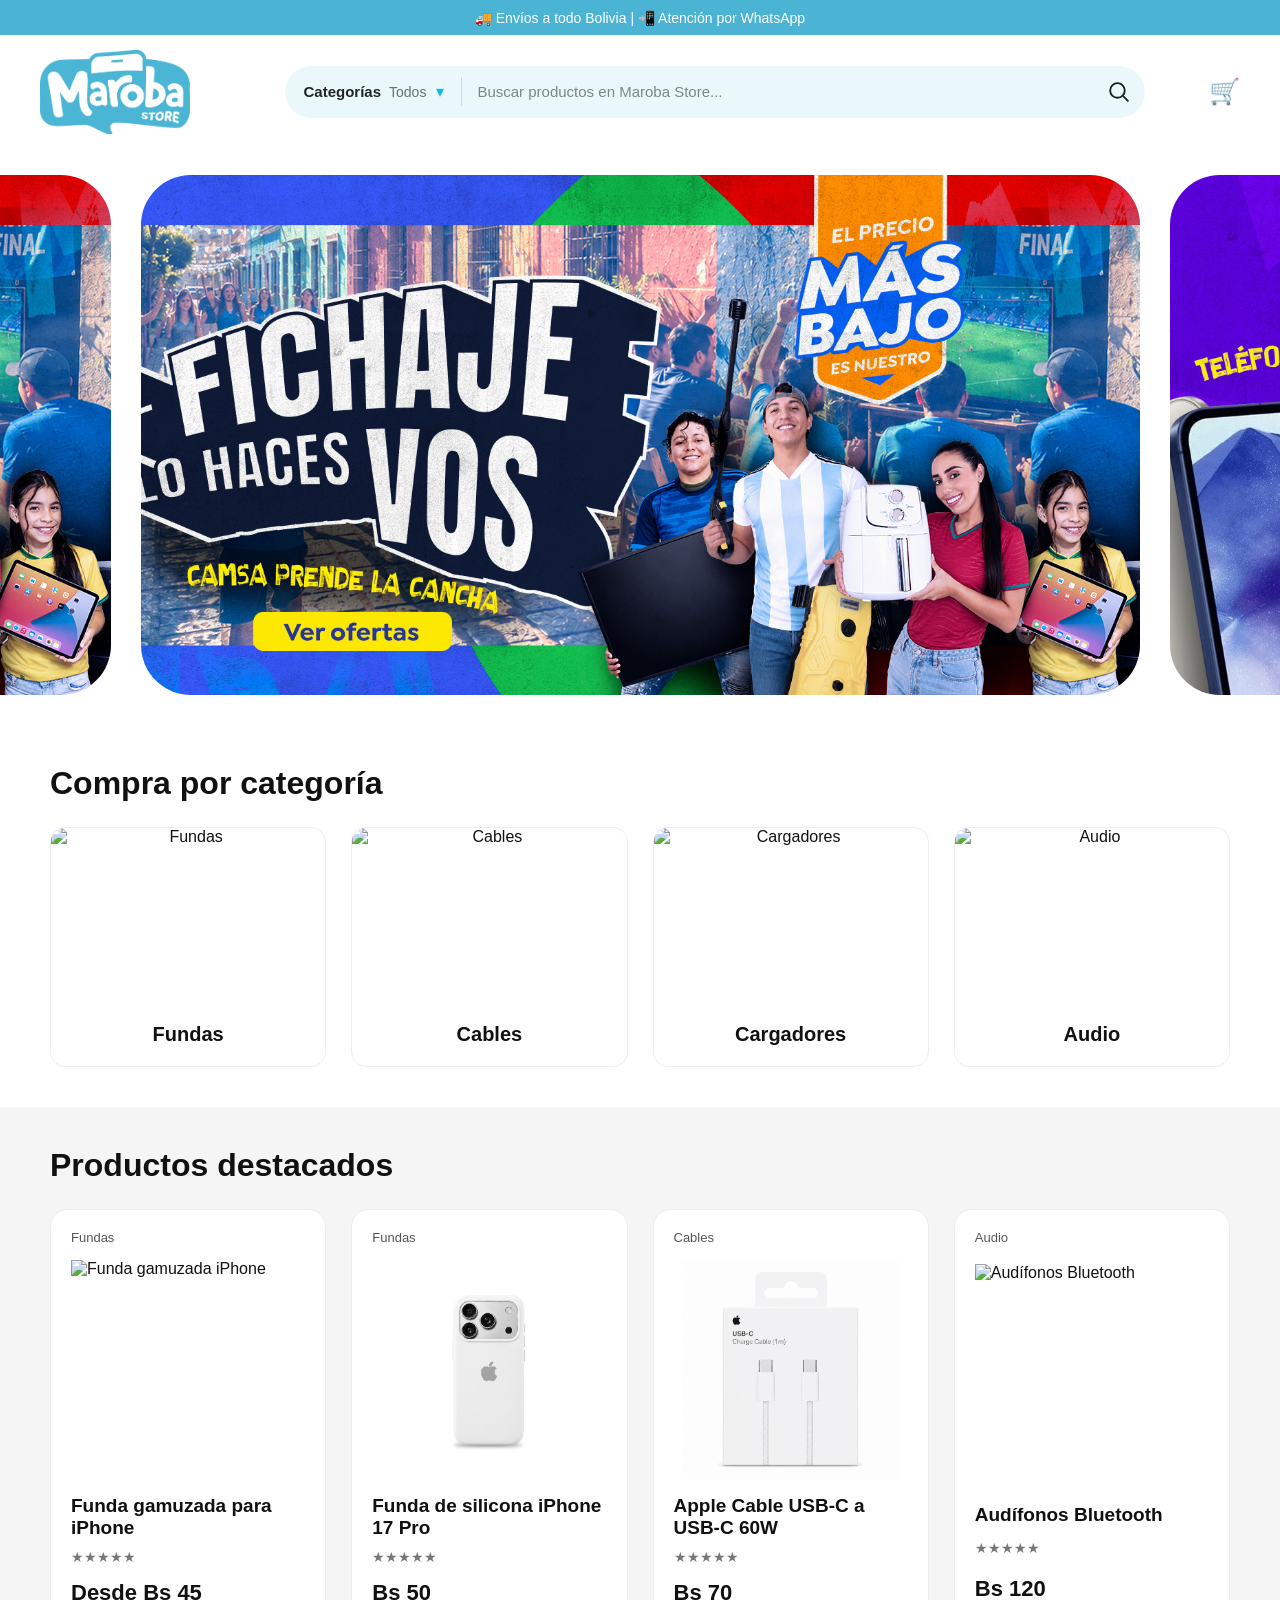
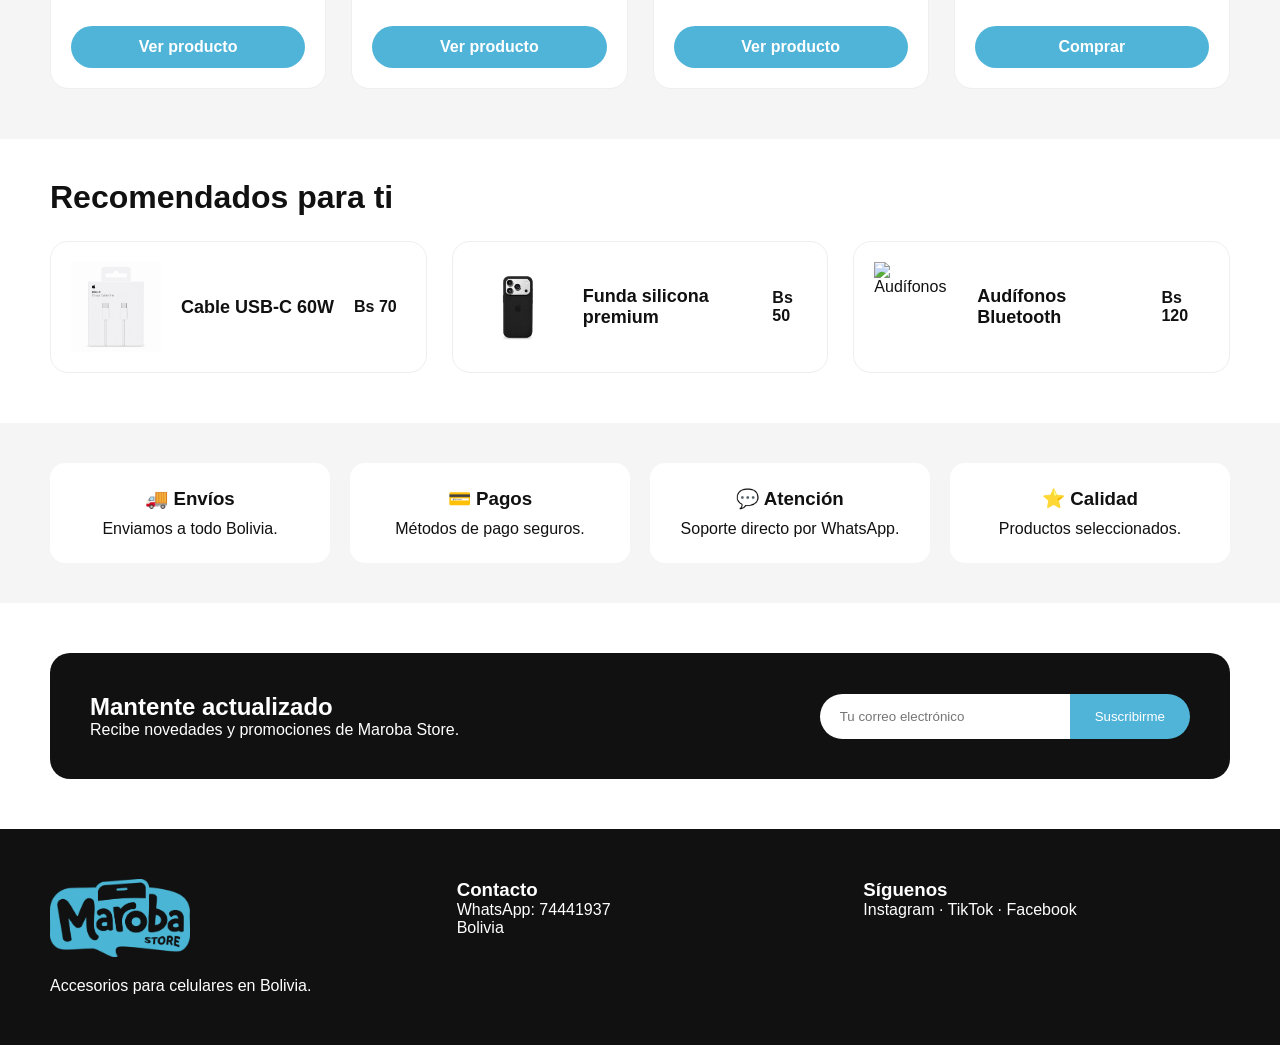
==== index.html @ 92629a40 "Update index.html" ====
<!DOCTYPE html>
<html lang="es">

<head>

<meta charset="UTF-8">
<meta name="viewport" content="width=device-width, initial-scale=1.0">

<title>Maroba Store | Accesorios para celulares</title>

<link rel="icon" type="image/png" href="img/favicon.png">
<link rel="stylesheet" href="style.css?v=5">

</head>


<body>


<!-- BARRA SUPERIOR -->

<div class="top-bar">

<p>
🚚 Envíos a todo Bolivia | 📲 Atención por WhatsApp
</p>

</div>



<!-- HEADER PRINCIPAL -->

<header class="main-header">


<a href="index.html" class="logo">

<img 
src="img/logo-maroba.png"
alt="Maroba Store"
>

</a>



<div class="search-container">

  <!-- SELECTOR PERSONALIZADO DE CATEGORÍAS -->

  <div class="category-dropdown">

    <button
      type="button"
      class="category-dropdown-trigger"
      id="categoryDropdownTrigger"
      aria-expanded="false"
      aria-controls="categoryDropdownMenu"
    >

      <span class="category-title">
        Categorías
      </span>

      <span
        class="category-current"
        id="categoryCurrent"
      >
        Todos
      </span>

      <span
        class="category-dropdown-arrow"
        aria-hidden="true"
      >
        ▾
      </span>

    </button>


    <div
      class="category-dropdown-menu"
      id="categoryDropdownMenu"
      role="listbox"
    >

      <button
        type="button"
        class="category-dropdown-option active"
        data-category="Todos"
        role="option"
        aria-selected="true"
      >
        <span class="category-option-arrow">›</span>
        <span>Todos</span>
      </button>


      <button
        type="button"
        class="category-dropdown-option"
        data-category="Fundas"
        role="option"
        aria-selected="false"
      >
        <span class="category-option-arrow">›</span>
        <span>Fundas</span>
      </button>


      <button
        type="button"
        class="category-dropdown-option"
        data-category="Cables"
        role="option"
        aria-selected="false"
      >
        <span class="category-option-arrow">›</span>
        <span>Cables</span>
      </button>


      <button
        type="button"
        class="category-dropdown-option"
        data-category="Cargadores"
        role="option"
        aria-selected="false"
      >
        <span class="category-option-arrow">›</span>
        <span>Cargadores</span>
      </button>


      <button
        type="button"
        class="category-dropdown-option"
        data-category="Audio"
        role="option"
        aria-selected="false"
      >
        <span class="category-option-arrow">›</span>
        <span>Audio</span>
      </button>

    </div>


    <!-- SELECT INTERNO PARA CONSERVAR EL VALOR ELEGIDO -->

    <select
      id="categoryFilter"
      class="category-native-select"
      tabindex="-1"
      aria-hidden="true"
    >
      <option value="Todos">Todos</option>
      <option value="Fundas">Fundas</option>
      <option value="Cables">Cables</option>
      <option value="Cargadores">Cargadores</option>
      <option value="Audio">Audio</option>
    </select>

  </div>


  <!-- SEPARADOR ENTRE CATEGORÍAS Y BUSCADOR -->

  <span
    class="search-separator"
    aria-hidden="true"
  ></span>


  <!-- CAMPO DE BÚSQUEDA -->

  <div class="search-box">

    <input
      type="search"
      id="searchInput"
      placeholder="Buscar productos en Maroba Store..."
      autocomplete="off"
      aria-label="Buscar productos"
    >


    <button
      type="button"
      class="search-icon"
      id="searchButton"
      onclick="buscarProducto()"
      aria-label="Buscar producto"
    >

      <svg
        viewBox="0 0 24 24"
        aria-hidden="true"
      >
        <circle
          cx="11"
          cy="11"
          r="7"
        ></circle>

        <path
          d="M16.5 16.5L21 21"
        ></path>
      </svg>

    </button>

  </div>

</div>



<div class="header-actions">

<a 
href="carrito.html"
class="cart-icon"
aria-label="Carrito"
>

🛒

</a>

</div>



</header>



<!-- BANNER PRINCIPAL -->

<section class="hero-slider">


<div class="hero-track">


<div class="hero-slide">

<img src="img/banner-3.jpg" alt="Banner 3">

</div>


<div class="hero-slide">

<img src="img/banner-1.jpg" alt="Banner 1">

</div>


<div class="hero-slide">

<img src="img/banner-2.jpg" alt="Banner 2">

</div>


</div>


</section>

<!-- CATEGORÍAS -->

<section class="categories-section" id="categorias">


<div class="section-header">

<h2>
Compra por categoría
</h2>

</div>



<div class="categories-grid">


<div class="category-card">

<img 
src="img/categoria-fundas.jpg"
alt="Fundas"
>

<h3>
Fundas
</h3>

</div>



<div class="category-card">

<img 
src="img/categoria-cables.jpg"
alt="Cables"
>

<h3>
Cables
</h3>

</div>



<div class="category-card">

<img 
src="img/categoria-cargadores.jpg"
alt="Cargadores"
>

<h3>
Cargadores
</h3>

</div>



<div class="category-card">

<img 
src="img/categoria-audio.jpg"
alt="Audio"
>

<h3>
Audio
</h3>

</div>



</div>


</section>





<!-- PRODUCTOS -->

<section class="products-section" id="productos">


<div class="section-header">

<h2>
Productos destacados
</h2>

</div>




<div class="products-grid">



<!-- FUNDA GAMUZADA -->

<article class="product-card">


<span class="product-tag">
Fundas
</span>


<a href="producto-funda.html">


<img
src="img/funda-negra.jpg"
alt="Funda gamuzada iPhone"
>


<h3>
Funda gamuzada para iPhone
</h3>


<p class="rating">
★★★★★
</p>


<strong class="product-price">
Desde Bs 45
</strong>


</a>



<div class="product-buttons">


<a href="producto-funda.html">

Ver producto

</a>


</div>



</article>





<!-- FUNDA SILICONA 17 PRO -->


<article class="product-card">


<span class="product-tag">
Fundas
</span>



<a href="producto-silicona-17pro.html">


<img
src="img/silicona-17pro-blanco.jpg"
alt="Funda silicona iPhone 17 Pro"
>


<h3>
Funda de silicona iPhone 17 Pro
</h3>


<p class="rating">
★★★★★
</p>


<strong class="product-price">
Bs 50
</strong>


</a>



<div class="product-buttons">


<a href="producto-silicona-17pro.html">

Ver producto

</a>


</div>



</article>






<!-- CABLE USB C -->


<article class="product-card">


<span class="product-tag">
Cables
</span>



<a href="producto-cable-cc-trenzado.html">


<img
src="img/cable-cc-trenzado-1m-blanco-01.png"
alt="Cable USB C 60W"
>


<h3>
Apple Cable USB-C a USB-C 60W
</h3>


<p class="rating">
★★★★★
</p>


<strong class="product-price">
Bs 70
</strong>


</a>



<div class="product-buttons">


<a href="producto-cable-cc-trenzado.html">

Ver producto

</a>


</div>



</article>






<!-- AUDIFONOS -->


<article class="product-card">


<span class="product-tag">
Audio
</span>



<img
src="img/audifonos.jpg"
alt="Audífonos Bluetooth"
>


<h3>
Audífonos Bluetooth
</h3>


<p class="rating">
★★★★★
</p>


<strong class="product-price">
Bs 120
</strong>



<div class="product-buttons">


<a href="https://wa.me/59174441937" target="_blank">

Comprar

</a>


</div>



</article>



</div>


</section>
<!-- RECOMENDADOS -->

<section class="recommendations-section" id="recomendados">


<div class="section-header">

<h2>
Recomendados para ti
</h2>

</div>



<div class="recommendations-grid">



<div class="mini-product">


<img
src="img/cable-cc-trenzado-1m-blanco-01.png"
alt="Cable USB-C"
>


<h3>
Cable USB-C 60W
</h3>


<strong>
Bs 70
</strong>


</div>




<div class="mini-product">


<img
src="img/silicona-17pro-negro.jpg"
alt="Funda silicona"
>


<h3>
Funda silicona premium
</h3>


<strong>
Bs 50
</strong>


</div>




<div class="mini-product">


<img
src="img/audifonos.jpg"
alt="Audífonos"
>


<h3>
Audífonos Bluetooth
</h3>


<strong>
Bs 120
</strong>


</div>



</div>


</section>





<!-- BENEFICIOS -->


<section class="benefits-section">


<div class="benefit-card">


<h3>
🚚 Envíos
</h3>


<p>
Enviamos a todo Bolivia.
</p>


</div>



<div class="benefit-card">


<h3>
💳 Pagos
</h3>


<p>
Métodos de pago seguros.
</p>


</div>




<div class="benefit-card">


<h3>
💬 Atención
</h3>


<p>
Soporte directo por WhatsApp.
</p>


</div>




<div class="benefit-card">


<h3>
⭐ Calidad
</h3>


<p>
Productos seleccionados.
</p>


</div>


</section>






<!-- NEWSLETTER -->


<section class="newsletter-section">


<div>


<h2>
Mantente actualizado
</h2>


<p>
Recibe novedades y promociones de Maroba Store.
</p>


</div>



<div class="newsletter-form">


<input
type="email"
placeholder="Tu correo electrónico"
>


<button>

Suscribirme

</button>


</div>



</section>







<!-- FOOTER -->


<footer class="footer" id="contacto">


<div>


<img
src="img/logo-maroba.png"
alt="Maroba Store"
>


<p>
Accesorios para celulares en Bolivia.
</p>


</div>




<div>


<h3>
Contacto
</h3>


<p>
WhatsApp: 74441937
</p>


<p>
Bolivia
</p>


</div>




<div>


<h3>
Síguenos
</h3>


<p>
Instagram · TikTok · Facebook
</p>


</div>



</footer>






<script src="cart.js"></script>

<script src="script.js"></script>


<script>


let currentSlide = 0;


const slides = document.querySelectorAll(".hero-slide");



function changeSlide(){


slides.forEach(slide => {

slide.classList.remove("active");

});


currentSlide++;


if(currentSlide >= slides.length){

currentSlide = 0;

}


slides[currentSlide].classList.add("active");


}



setInterval(changeSlide,4000);



</script>



</body>

</html>
---- style.css ----
/* =========================
   RESET GENERAL
========================= */

*{
    margin:0;
    padding:0;
    box-sizing:border-box;
}


body{

    font-family: Arial, Helvetica, sans-serif;
    background:#ffffff;
    color:#111;

}


a{

    text-decoration:none;
    color:inherit;

}


img{

    max-width:100%;
    display:block;

}



/* =========================
   BARRA SUPERIOR
========================= */


.top-bar{

    height:35px;
    background:#4bb3d3;
    color:white;

    display:flex;
    align-items:center;
    justify-content:center;

    font-size:14px;

}



/* =========================
   HEADER PRINCIPAL
========================= */


.main-header{

    width:100%;

    height:110px;

    display:grid;

    grid-template-columns:180px 1fr auto;

    align-items:center;

    padding:15px 40px;

}


.logo img{

    width:150px;

}

.logo{
    justify-self:start;
}

.search-container{

   justify-self:center;
   
    display:flex;

    width:100%;

    max-width:1000px;

    height:45px;

    align-items:center;

    background:#eaf7fb;

    border-radius:30px;

    overflow:hidden;

    border:2px solid transparent;

    transition:0.3s;

}


.category-select{

    height:100%;

    display:flex;

    align-items:center;

    gap:15px;

    padding:0 18px;

    background:transparent;

    border-right:1px solid #d5d5d5;

    font-size:15px;

    white-space:nowrap;

    transition:0.3s;

}

.category-select:focus-within{

    box-shadow:inset 0 0 0 2px #4bb3d3;

}

.search-box{

    flex:1;

    display:flex;

    align-items:center;

    transition:0.3s;

}


.search-box:focus-within{

    box-shadow:inset 0 0 0 2px #4bb3d3;

}



.search-box input{

    flex:1;

    height:45px;

    border:none;

    outline:none;

    background:transparent;

    padding:0 20px;

    font-size:15px;

}


.search-box input::placeholder{

    color:#8a8a8a;

}



.search-icon{

    width:55px;
    height:100%;

    display:flex;
    align-items:center;
    justify-content:center;

    border:none;

    background:transparent;

    cursor:pointer;

    font-size:20px;

}



.cart-icon{

    font-size:25px;

}


.header-actions{

    display:flex;

    align-items:center;

    justify-self:end;

}



/* =========================
   MENU
========================= */


.main-menu{

    height:55px;

    display:flex;

    justify-content:center;

    align-items:center;

    gap:45px;

    border-bottom:1px solid #eee;

    font-weight:bold;

}



.main-menu a:hover{

    color:#50b4d8;

}
/* =========================
   HERO SLIDER
========================= */


.hero-slider{

    width:100%;

    height:520px;

    margin:30px auto;

    overflow:hidden;

    position:relative;

}

.hero-track {
    display: flex;
    gap: 30px;
    height: 100%;
    transition: transform 0.6s ease;
    will-change: transform;
}

.hero-slide {
    flex: 0 0 78%;
    height: 100%;
    border-radius: 50px;
    overflow: hidden;
}

.hero-slide img {
    width: 100%;
    height: 100%;
    object-fit: cover;
}



.hero-slide::after{

    content:none;

}



.hero-content{

    position:absolute;

    top:50%;

    left:80px;

    transform:translateY(-50%);

    color:white;

    max-width:550px;

    z-index:2;

}



.hero-content h1{

    font-size:48px;

    line-height:1.1;

    margin-bottom:20px;

}



.hero-content p{

    font-size:20px;

    margin-bottom:30px;

}



.hero-content a{

    display:inline-block;

    background:#50b4d8;

    color:white;

    padding:14px 35px;

    border-radius:30px;

    font-weight:bold;

}



/* =========================
   SECCIONES GENERALES
========================= */


.section-header{

    width:100%;

    padding:40px 50px 25px;

}



.section-header h2{

    font-size:32px;

}





/* =========================
   CATEGORIAS
========================= */


.categories-section{

    padding-bottom:40px;

}



.categories-grid{

    display:grid;

    grid-template-columns:repeat(4,1fr);

    gap:25px;

    padding:0 50px;

}



.category-card{

    background:white;

    border-radius:15px;

    overflow:hidden;

    border:1px solid #eee;

    text-align:center;

    padding-bottom:20px;

}



.category-card img{

    width:100%;

    height:180px;

    object-fit:cover;

}



.category-card h3{

    margin-top:15px;

    font-size:20px;

}





/* =========================
   PRODUCTOS
========================= */


.products-section{

    background:#f5f5f5;

    padding-bottom:50px;

}



.products-grid{

    display:grid;

    grid-template-columns:repeat(4,1fr);

    gap:25px;

    padding:0 50px;

}



.product-card{

    background:white;

    border-radius:18px;

    padding:20px;

    min-height:430px;

    display:flex;

    flex-direction:column;

    justify-content:space-between;

    border:1px solid #eee;

}



.product-tag{

    font-size:13px;

    color:#555;

}



.product-card img{

    width:100%;

    height:220px;

    object-fit:contain;

    margin:15px 0;

}



.product-card h3{

    font-size:19px;

    margin-bottom:10px;

}



.rating{

    color:#777;

    font-size:14px;

}



.product-price{

    font-size:22px;

    display:block;

    margin-top:15px;

}



.product-buttons{

    margin-top:20px;

}



.product-buttons a{

    display:block;

    background:#50b4d8;

    color:white;

    padding:12px;

    border-radius:25px;

    text-align:center;

    font-weight:bold;

}
/* =========================
   RECOMENDADOS
========================= */


.recommendations-section{

    padding-bottom:50px;

}



.recommendations-grid{

    display:grid;

    grid-template-columns:repeat(3,1fr);

    gap:25px;

    padding:0 50px;

}



.mini-product{

    background:white;

    border:1px solid #eee;

    border-radius:18px;

    padding:20px;

    display:flex;

    align-items:center;

    gap:20px;

}



.mini-product img{

    width:90px;

    height:90px;

    object-fit:contain;

}



.mini-product h3{

    font-size:18px;

}





/* =========================
   BENEFICIOS
========================= */


.benefits-section{

    background:#f5f5f5;

    padding:40px 50px;

    display:grid;

    grid-template-columns:repeat(4,1fr);

    gap:20px;

}



.benefit-card{

    background:white;

    border-radius:15px;

    padding:25px;

    text-align:center;

}



.benefit-card h3{

    margin-bottom:10px;

}





/* =========================
   NEWSLETTER
========================= */


.newsletter-section{

    margin:50px;

    background:#111;

    color:white;

    border-radius:20px;

    padding:40px;

    display:flex;

    justify-content:space-between;

    align-items:center;

}



.newsletter-form{

    display:flex;

}



.newsletter-form input{

    height:45px;

    width:250px;

    border-radius:25px 0 0 25px;

    border:none;

    padding:0 20px;

}



.newsletter-form button{

    border:none;

    background:#50b4d8;

    color:white;

    padding:0 25px;

    border-radius:0 25px 25px 0;

}





/* =========================
   FOOTER
========================= */


.footer{

    background:#111;

    color:white;

    padding:50px;

    display:grid;

    grid-template-columns:repeat(3,1fr);

    gap:40px;

}



.footer img{

    width:140px;

    margin-bottom:20px;

}




/* =========================
   RESPONSIVE
========================= */


@media(max-width:900px){


.main-header{

    flex-direction:column;

    height:auto;

    padding:20px;

}



.search-container{

    width:100%;

}



.categories-grid,
.products-grid{

    grid-template-columns:repeat(2,1fr);

}



.benefits-section{

    grid-template-columns:repeat(2,1fr);

}



.newsletter-section{

    flex-direction:column;

    gap:20px;

}



.footer{

    grid-template-columns:1fr;

}


}



@media(max-width:600px){


.products-grid,
.categories-grid,
.recommendations-grid{

    grid-template-columns:1fr;

}



.hero-content{

    left:25px;

}



.hero-content h1{

    font-size:32px;

}

/* CIERRA EL @media(max-width:600px) */
}

/* =========================================
   NUEVO BUSCADOR MAROBA
========================================= */


:root {
  --maroba-celeste: #13b8e5;
  --maroba-celeste-claro: #eaf8fc;
  --maroba-texto: #20252a;
  --maroba-gris: #7d858b;
  --maroba-borde: #dce9ee;
}


/* CONTENEDOR GENERAL */

.search-container {
  position: relative;

  display: flex;
  align-items: center;

  flex: 1;
  min-width: 0;
  max-width: 860px;
  height: 52px;

  margin: 0 30px;

  background-color: var(--maroba-celeste-claro);

  border: 2px solid transparent;
  border-radius: 999px;

  overflow: visible;

  box-sizing: border-box;

  transition:
    border-color 0.2s ease,
    background-color 0.2s ease,
    box-shadow 0.2s ease;
}


/*
Cuando se hace clic en el buscador o
en el selector de categorías, se ilumina
todo el contorno.
*/

.search-container:focus-within {
  background-color: #ffffff;

  border-color: var(--maroba-celeste);

  box-shadow:
    0 0 0 3px rgba(19, 184, 229, 0.12);
}


/* =========================================
   SELECTOR DE CATEGORÍAS
========================================= */

.category-dropdown {
  position: relative;
  flex-shrink: 0;
}


.category-dropdown-trigger {
  display: flex;
  align-items: center;
  gap: 8px;

  height: 48px;

  padding: 0 17px;

  font-family: inherit;
  font-size: 15px;
  color: var(--maroba-texto);

  background: transparent;

  border: none;
  outline: none;

  cursor: pointer;
}


.category-title {
  font-weight: 600;
}


.category-current {
  font-size: 14px;
  color: #667078;
}


.category-dropdown-arrow {
  display: inline-block;

  margin-left: 2px;

  font-size: 16px;
  line-height: 1;
  color: var(--maroba-celeste);

  transition: transform 0.2s ease;
}


/* Girar flecha cuando esté abierto */

.category-dropdown.is-open
.category-dropdown-arrow {
  transform: rotate(180deg);
}


/* =========================================
   MENÚ DESPLEGABLE
========================================= */

.category-dropdown-menu {
  position: absolute;
  z-index: 1000;

  top: calc(100% + 10px);
  left: 5px;

  width: 240px;

  background-color: #ffffff;

  border: 1px solid var(--maroba-borde);
  border-radius: 12px;

  box-shadow:
    0 16px 35px rgba(20, 45, 60, 0.16);

  overflow: hidden;

  opacity: 0;
  visibility: hidden;

  transform: translateY(-7px);

  transition:
    opacity 0.18s ease,
    visibility 0.18s ease,
    transform 0.18s ease;
}


/* Mostrar menú */

.category-dropdown.is-open
.category-dropdown-menu {
  opacity: 1;
  visibility: visible;

  transform: translateY(0);
}


/* Opciones */

.category-dropdown-option {
  display: flex;
  align-items: center;
  gap: 12px;

  width: 100%;
  min-height: 49px;

  padding: 0 17px;

  font-family: inherit;
  font-size: 15px;
  text-align: left;
  color: #27313b;

  background-color: #ffffff;

  border: none;
  border-bottom: 1px solid #edf1f3;

  cursor: pointer;

  transition:
    color 0.18s ease,
    background-color 0.18s ease,
    padding-left 0.18s ease;
}


.category-dropdown-option:last-child {
  border-bottom: none;
}


.category-option-arrow {
  color: var(--maroba-celeste);

  font-size: 28px;
  font-weight: 700;
  line-height: 1;
}


.category-dropdown-option:hover,
.category-dropdown-option.active {
  color: var(--maroba-celeste);
  background-color: #f0fbfe;

  padding-left: 21px;
}


/*
El select tradicional sigue guardando
el valor, pero queda oculto.
*/

.category-native-select {
  position: absolute;

  width: 1px;
  height: 1px;

  opacity: 0;
  visibility: hidden;
  pointer-events: none;
}


/* =========================================
   SEPARADOR
========================================= */

.search-separator {
  flex-shrink: 0;

  width: 1px;
  height: 29px;

  background-color: rgba(48, 107, 128, 0.2);

  transition: background-color 0.2s ease;
}


.search-container:focus-within
.search-separator {
  background-color: rgba(19, 184, 229, 0.55);
}


/* =========================================
   CAJA DE BÚSQUEDA
========================================= */

.search-box {
  display: flex;
  align-items: center;

  flex: 1;
  min-width: 0;
  height: 100%;

  background: transparent;
  border: none;
}


/* INPUT */

.search-container .search-box input {
  flex: 1;
  min-width: 0;
  height: 48px;

  padding: 0 15px;

  font-family: inherit;
  font-size: 15px;
  color: var(--maroba-texto);

  background: transparent;

  border: none;
  border-radius: 0;

  outline: none;
  box-shadow: none;

  appearance: none;
  -webkit-appearance: none;
}


.search-container .search-box input::placeholder {
  color: var(--maroba-gris);
  opacity: 1;
}


/* Ocultar la X automática de Chrome */

.search-container
input[type="search"]::-webkit-search-cancel-button {
  display: none;
}


/* =========================================
   BOTÓN DE LA LUPA
========================================= */

.search-icon {
  flex-shrink: 0;

  display: grid;
  place-items: center;

  width: 43px;
  height: 43px;

  margin-right: 3px;
  padding: 0;

  color: #17232b;

  background: transparent;

  border: none;
  border-radius: 50%;

  outline: none;

  cursor: pointer;

  transition:
    color 0.2s ease,
    background-color 0.2s ease,
    transform 0.15s ease;
}


/*
Esto elimina el círculo negro que aparece
actualmente y dibuja correctamente la lupa.
*/

.search-icon svg {
  width: 25px;
  height: 25px;

  fill: none;
  stroke: currentColor;
  stroke-width: 1.8;
  stroke-linecap: round;
  stroke-linejoin: round;
}


.search-icon:hover {
  color: var(--maroba-celeste);

  background-color: rgba(19, 184, 229, 0.1);
}


.search-icon:active {
  transform: scale(0.91);
}


.search-icon:focus-visible {
  box-shadow:
    0 0 0 3px rgba(19, 184, 229, 0.25);
}


/* =========================================
   RESPONSIVE
========================================= */

@media (max-width: 800px) {

  .search-container {
    height: 50px;

    margin: 0 12px;
  }


  .category-dropdown-trigger {
    height: 46px;

    padding: 0 12px;
    gap: 5px;
  }


  .category-title {
    font-size: 13px;
  }


  .category-current {
    display: none;
  }


  .search-separator {
    height: 25px;
  }


  .search-container .search-box input {
    height: 46px;

    padding: 0 10px;

    font-size: 13px;
  }


  .search-icon {
    width: 38px;
    height: 38px;
  }


  .search-icon svg {
    width: 22px;
    height: 22px;
  }


  .category-dropdown-menu {
    left: 0;

    width: 215px;
  }

}
/* =========================================
   UN SOLO BORDE AL ENFOCAR EL BUSCADOR
========================================= */

/* El único contorno permitido es el exterior */

.search-container {
  border: 2px solid transparent;
  border-radius: 999px;
}

.search-container:focus-within {
  border-color: #13b8e5;
  border-radius: 999px;

  box-shadow:
    0 0 0 3px rgba(19, 184, 229, 0.12);
}


/* Elimina cualquier borde del contenedor interior */

.search-container .search-box,
.search-container .search-box:hover,
.search-container .search-box:focus,
.search-container .search-box:focus-visible,
.search-container .search-box:focus-within {
  background: transparent !important;

  border: 0 !important;
  border-color: transparent !important;
  border-radius: 0 !important;

  outline: 0 !important;
  outline-offset: 0 !important;

  box-shadow: none !important;
}


/* Elimina cualquier borde propio del input */

.search-container .search-box input,
.search-container .search-box input:hover,
.search-container .search-box input:active,
.search-container .search-box input:focus,
.search-container .search-box input:focus-visible {
  background: transparent !important;

  border: 0 !important;
  border-color: transparent !important;
  border-radius: 0 !important;

  outline: 0 !important;
  outline-offset: 0 !important;

  box-shadow: none !important;

  appearance: none;
  -webkit-appearance: none;
}


/* Evita un posible contorno interno en Chrome/Safari */

.search-container input[type="search"] {
  -webkit-tap-highlight-color: transparent;
}

.search-container input[type="search"]::-webkit-search-decoration,
.search-container input[type="search"]::-webkit-search-cancel-button,
.search-container input[type="search"]::-webkit-search-results-button,
.search-container input[type="search"]::-webkit-search-results-decoration {
  -webkit-appearance: none;
}
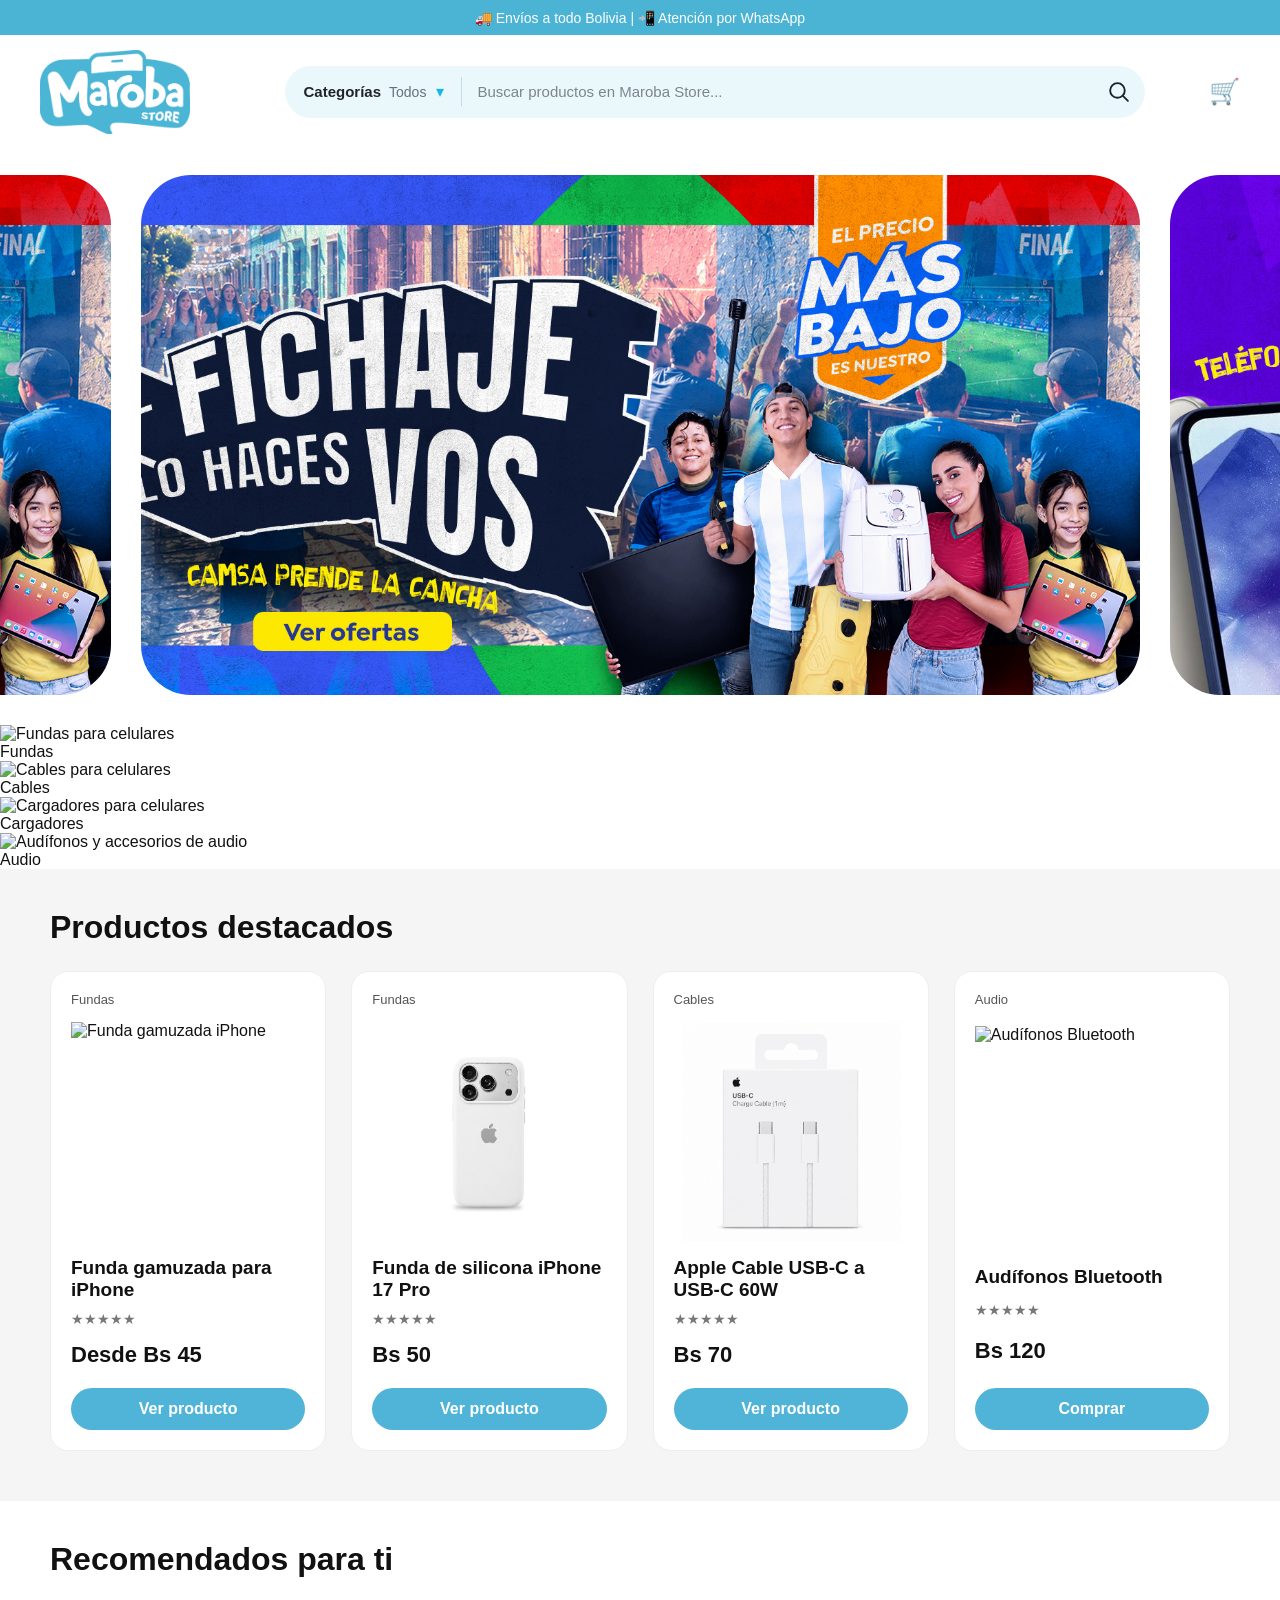
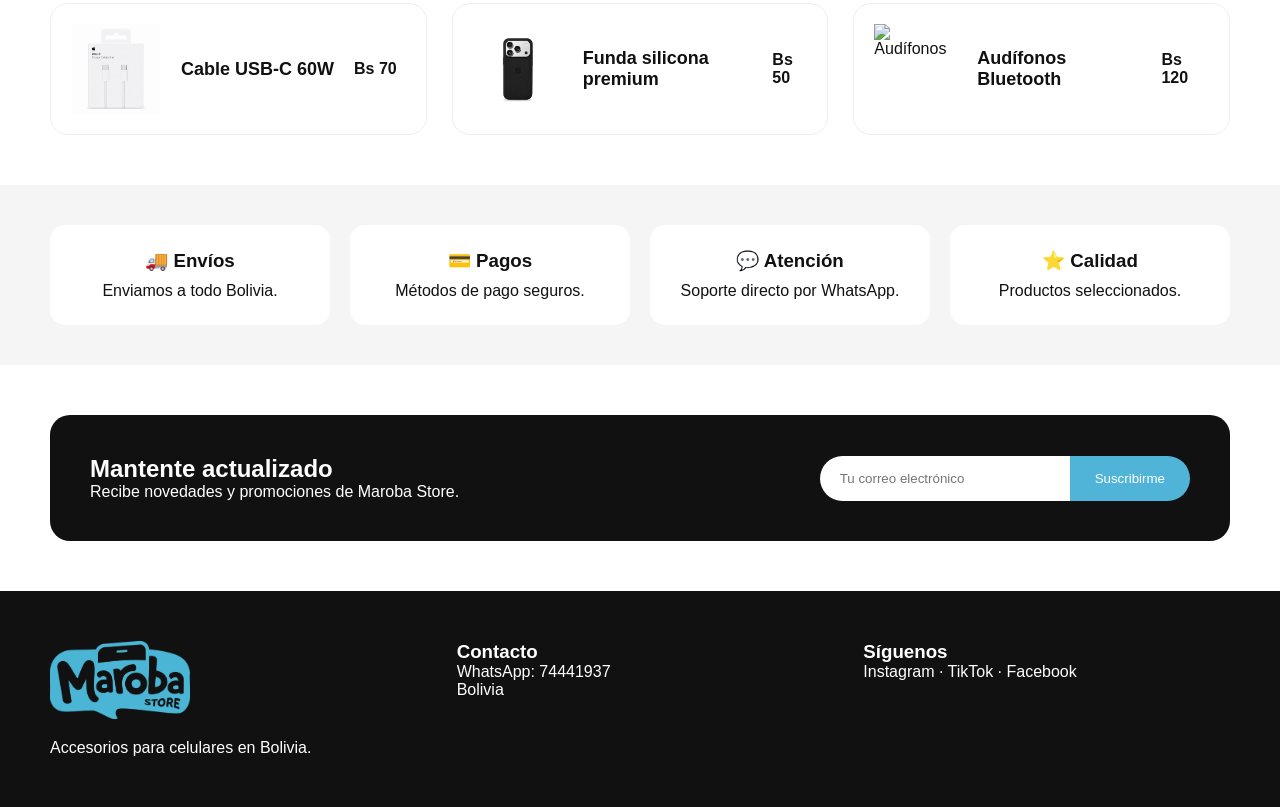
==== commit 2ea7e557: "Update index.html" ====
--- a/index.html
+++ b/index.html
@@ -272,86 +272,84 @@
 
 </section>
 
-<!-- CATEGORÍAS -->
-
-<section class="categories-section" id="categorias">
-
-
-<div class="section-header">
-
-<h2>
-Compra por categoría
-</h2>
-
-</div>
-
-
-
-<div class="categories-grid">
-
-
-<div class="category-card">
-
-<img 
-src="img/categoria-fundas.jpg"
-alt="Fundas"
->
-
-<h3>
-Fundas
-</h3>
-
-</div>
-
-
-
-<div class="category-card">
-
-<img 
-src="img/categoria-cables.jpg"
-alt="Cables"
->
-
-<h3>
-Cables
-</h3>
-
-</div>
-
-
-
-<div class="category-card">
-
-<img 
-src="img/categoria-cargadores.jpg"
-alt="Cargadores"
->
-
-<h3>
-Cargadores
-</h3>
-
-</div>
-
-
-
-<div class="category-card">
-
-<img 
-src="img/categoria-audio.jpg"
-alt="Audio"
->
-
-<h3>
-Audio
-</h3>
-
-</div>
-
-
-
-</div>
-
+<!-- CATEGORÍAS RÁPIDAS -->
+
+<section class="quick-categories" id="categorias">
+
+  <div class="quick-categories-track">
+
+    <a
+      href="#productos"
+      class="quick-category"
+      data-category="Fundas"
+    >
+      <span class="quick-category-image">
+        <img
+          src="img/categoria-fundas.jpg"
+          alt="Fundas para celulares"
+        >
+      </span>
+
+      <span class="quick-category-name">
+        Fundas
+      </span>
+    </a>
+
+
+    <a
+      href="#productos"
+      class="quick-category"
+      data-category="Cables"
+    >
+      <span class="quick-category-image">
+        <img
+          src="img/categoria-cables.jpg"
+          alt="Cables para celulares"
+        >
+      </span>
+
+      <span class="quick-category-name">
+        Cables
+      </span>
+    </a>
+
+
+    <a
+      href="#productos"
+      class="quick-category"
+      data-category="Cargadores"
+    >
+      <span class="quick-category-image">
+        <img
+          src="img/categoria-cargadores.jpg"
+          alt="Cargadores para celulares"
+        >
+      </span>
+
+      <span class="quick-category-name">
+        Cargadores
+      </span>
+    </a>
+
+
+    <a
+      href="#productos"
+      class="quick-category"
+      data-category="Audio"
+    >
+      <span class="quick-category-image">
+        <img
+          src="img/categoria-audio.jpg"
+          alt="Audífonos y accesorios de audio"
+        >
+      </span>
+
+      <span class="quick-category-name">
+        Audio
+      </span>
+    </a>
+
+  </div>
 
 </section>
 
@@ -921,53 +919,7 @@
 
 <script src="cart.js"></script>
 
-<script src="script.js"></script>
-
-
-<script>
-
-
-let currentSlide = 0;
-
-
-const slides = document.querySelectorAll(".hero-slide");
-
-
-
-function changeSlide(){
-
-
-slides.forEach(slide => {
-
-slide.classList.remove("active");
-
-});
-
-
-currentSlide++;
-
-
-if(currentSlide >= slides.length){
-
-currentSlide = 0;
-
-}
-
-
-slides[currentSlide].classList.add("active");
-
-
-}
-
-
-
-setInterval(changeSlide,4000);
-
-
-
-</script>
-
-
+<script src="script.js?v=2"></script>
 
 </body>
 
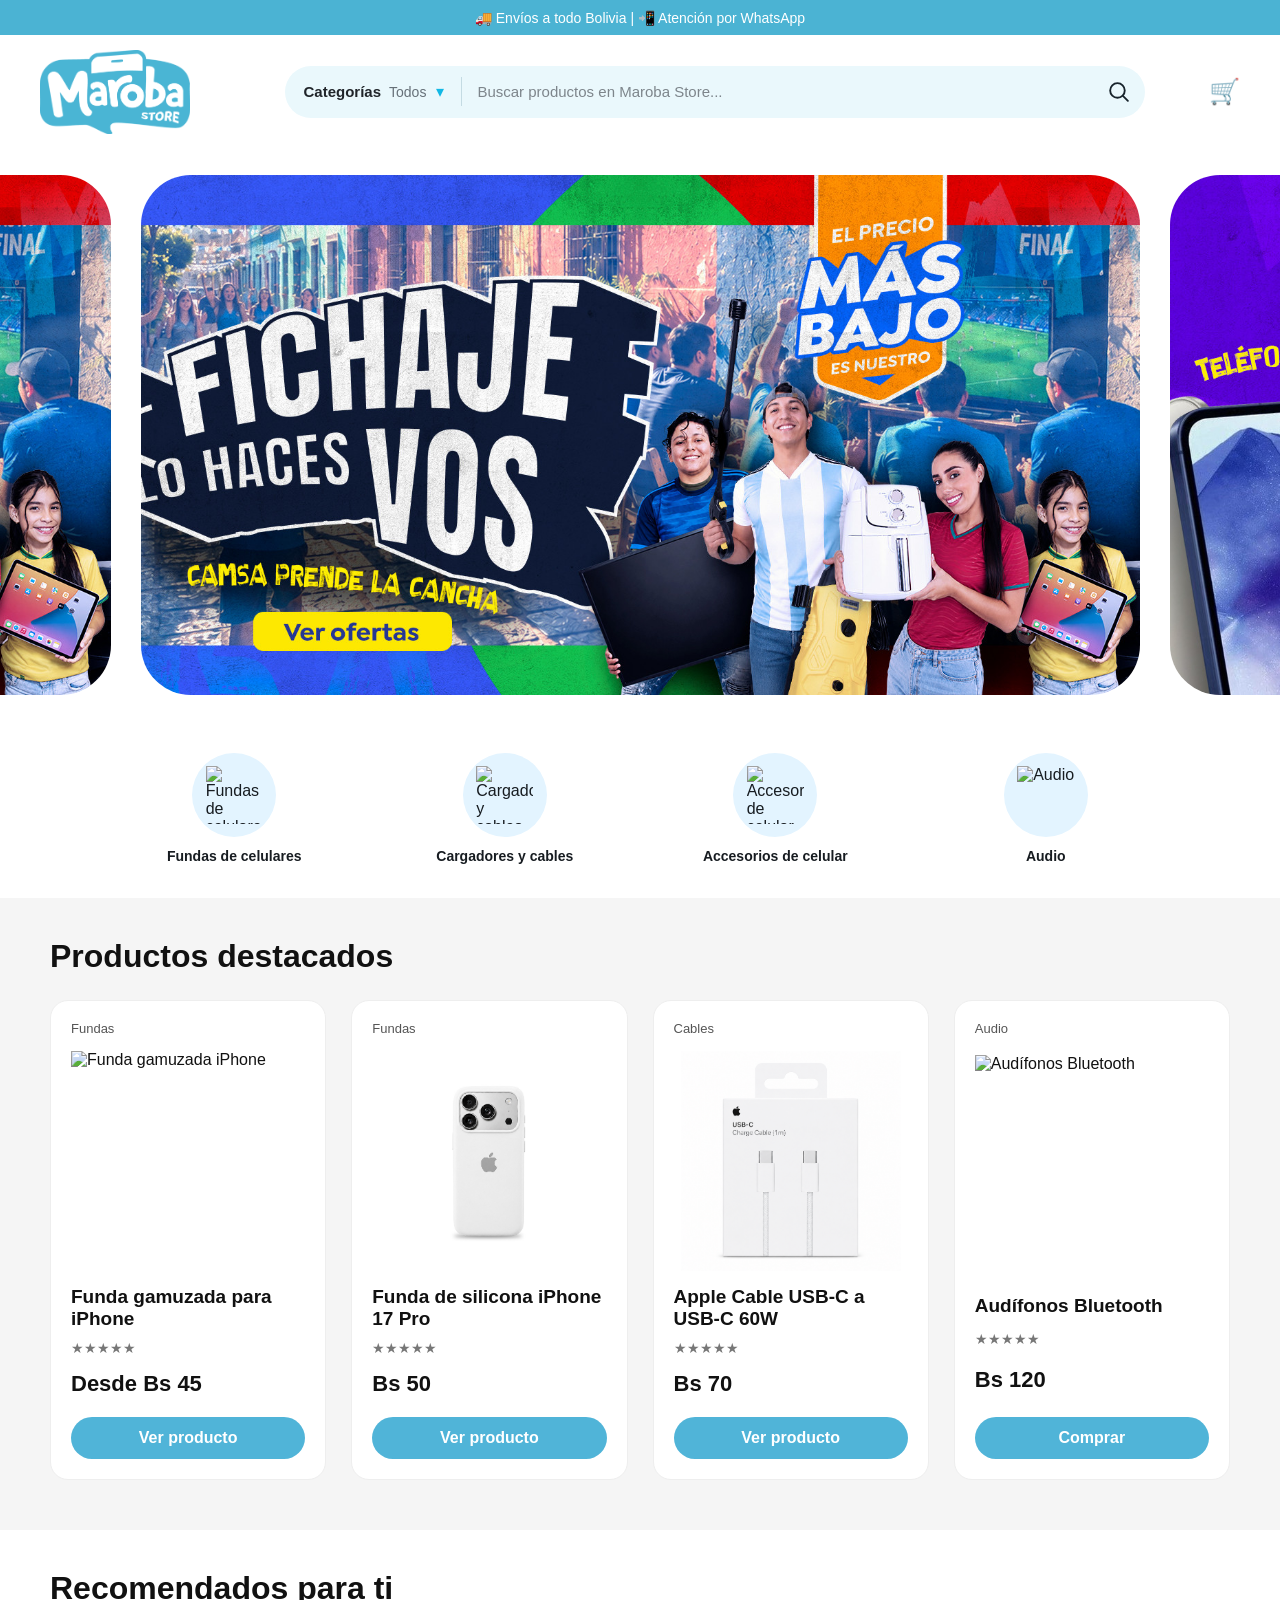
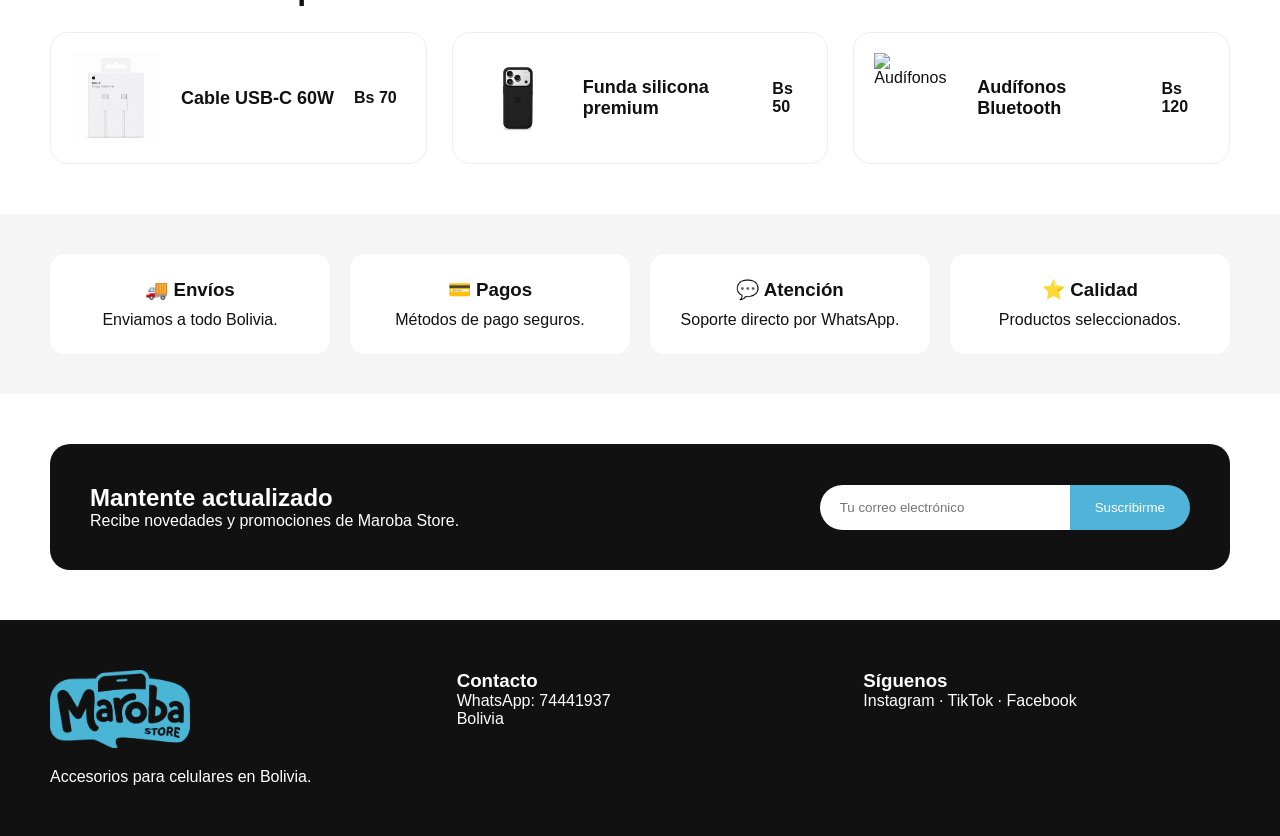
==== commit 5f4d43ba: "Update index.html" ====
--- a/index.html
+++ b/index.html
@@ -157,10 +157,10 @@
       aria-hidden="true"
     >
       <option value="Todos">Todos</option>
-      <option value="Fundas">Fundas</option>
-      <option value="Cables">Cables</option>
-      <option value="Cargadores">Cargadores</option>
-      <option value="Audio">Audio</option>
+<option value="Fundas de celulares">Fundas de celulares</option>
+<option value="Cargadores y cables">Cargadores y cables</option>
+<option value="Accesorios de celular">Accesorios de celular</option>
+<option value="Audio">Audio</option>
     </select>
 
   </div>
@@ -279,75 +279,75 @@
   <div class="quick-categories-track">
 
     <a
-      href="#productos"
-      class="quick-category"
-      data-category="Fundas"
+  href="#productos"
+  class="quick-category"
+  data-category="Fundas de celulares"
+>
+  <span class="quick-category-image">
+    <img
+      src="img/categoria-fundas.jpg"
+      alt="Fundas de celulares"
     >
-      <span class="quick-category-image">
-        <img
-          src="img/categoria-fundas.jpg"
-          alt="Fundas para celulares"
-        >
-      </span>
-
-      <span class="quick-category-name">
-        Fundas
-      </span>
-    </a>
-
-
-    <a
-      href="#productos"
-      class="quick-category"
-      data-category="Cables"
+  </span>
+
+  <span class="quick-category-name">
+    Fundas de celulares
+  </span>
+</a>
+
+
+<a
+  href="#productos"
+  class="quick-category"
+  data-category="Cargadores y cables"
+>
+  <span class="quick-category-image">
+    <img
+      src="img/categoria-cables-cargadores.jpg"
+      alt="Cargadores y cables"
     >
-      <span class="quick-category-image">
-        <img
-          src="img/categoria-cables.jpg"
-          alt="Cables para celulares"
-        >
-      </span>
-
-      <span class="quick-category-name">
-        Cables
-      </span>
-    </a>
-
-
-    <a
-      href="#productos"
-      class="quick-category"
-      data-category="Cargadores"
+  </span>
+
+  <span class="quick-category-name">
+    Cargadores y cables
+  </span>
+</a>
+
+
+<a
+  href="#productos"
+  class="quick-category"
+  data-category="Accesorios de celular"
+>
+  <span class="quick-category-image">
+    <img
+      src="img/categoria-accesorios-celular.jpg"
+      alt="Accesorios de celular"
     >
-      <span class="quick-category-image">
-        <img
-          src="img/categoria-cargadores.jpg"
-          alt="Cargadores para celulares"
-        >
-      </span>
-
-      <span class="quick-category-name">
-        Cargadores
-      </span>
-    </a>
-
-
-    <a
-      href="#productos"
-      class="quick-category"
-      data-category="Audio"
+  </span>
+
+  <span class="quick-category-name">
+    Accesorios de celular
+  </span>
+</a>
+
+
+<a
+  href="#productos"
+  class="quick-category"
+  data-category="Audio"
+>
+  <span class="quick-category-image">
+    <img
+      src="img/categoria-audio.jpg"
+      alt="Audio"
     >
-      <span class="quick-category-image">
-        <img
-          src="img/categoria-audio.jpg"
-          alt="Audífonos y accesorios de audio"
-        >
-      </span>
-
-      <span class="quick-category-name">
-        Audio
-      </span>
-    </a>
+  </span>
+
+  <span class="quick-category-name">
+    Audio
+  </span>
+</a>
 
   </div>
 
--- a/style.css
+++ b/style.css
@@ -1441,3 +1441,192 @@
 .search-container input[type="search"]::-webkit-search-results-decoration {
   -webkit-appearance: none;
 }
+/* =========================================
+   CATEGORÍAS RÁPIDAS DEBAJO DEL BANNER
+========================================= */
+
+.quick-categories {
+  width: 100%;
+
+  padding: 28px 38px 34px;
+
+  background: #ffffff;
+
+  box-sizing: border-box;
+}
+
+
+.quick-categories-track {
+  display: grid;
+
+  grid-template-columns:
+    repeat(4, minmax(120px, 1fr));
+
+  align-items: start;
+
+  gap: 32px;
+
+  width: 100%;
+  max-width: 1050px;
+
+  margin: 0 auto;
+}
+
+
+/* Cada categoría */
+
+.quick-category {
+  display: flex;
+  flex-direction: column;
+  align-items: center;
+
+  gap: 11px;
+
+  color: #171c21;
+  text-decoration: none;
+
+  cursor: pointer;
+}
+
+
+/* Círculo celeste */
+
+.quick-category-image {
+  display: grid;
+  place-items: center;
+
+  width: 84px;
+  height: 84px;
+
+  background: #e3f4ff;
+
+  border-radius: 50%;
+
+  overflow: hidden;
+
+  transition:
+    transform 0.2s ease,
+    box-shadow 0.2s ease,
+    background-color 0.2s ease;
+}
+
+
+/* Imagen dentro del círculo */
+
+.quick-category-image img {
+  display: block;
+
+  width: 68%;
+  height: 68%;
+
+  object-fit: contain;
+}
+
+
+/* Nombre */
+
+.quick-category-name {
+  font-size: 14px;
+  font-weight: 600;
+
+  text-align: center;
+  white-space: nowrap;
+}
+
+
+/* Efecto al pasar el mouse */
+
+.quick-category:hover .quick-category-image {
+  background: #d1effc;
+
+  transform: translateY(-4px) scale(1.04);
+
+  box-shadow:
+    0 9px 20px rgba(22, 173, 221, 0.18);
+}
+
+
+.quick-category:hover .quick-category-name {
+  color: #13aeda;
+}
+
+
+/* =========================================
+   TABLET
+========================================= */
+
+@media (max-width: 850px) {
+
+  .quick-categories {
+    padding-left: 22px;
+    padding-right: 22px;
+  }
+
+
+  .quick-categories-track {
+    gap: 20px;
+  }
+
+
+  .quick-category-image {
+    width: 76px;
+    height: 76px;
+  }
+
+}
+
+
+/* =========================================
+   CELULAR: FILA DESLIZABLE
+========================================= */
+
+@media (max-width: 600px) {
+
+  .quick-categories {
+    padding: 22px 0 26px;
+  }
+
+
+  .quick-categories-track {
+    display: flex;
+
+    width: 100%;
+    max-width: none;
+
+    gap: 18px;
+
+    padding: 0 18px;
+
+    overflow-x: auto;
+    overflow-y: hidden;
+
+    box-sizing: border-box;
+
+    scroll-snap-type: x proximity;
+    scrollbar-width: none;
+  }
+
+
+  .quick-categories-track::-webkit-scrollbar {
+    display: none;
+  }
+
+
+  .quick-category {
+    flex: 0 0 88px;
+
+    scroll-snap-align: start;
+  }
+
+
+  .quick-category-image {
+    width: 72px;
+    height: 72px;
+  }
+
+
+  .quick-category-name {
+    font-size: 13px;
+  }
+
+}
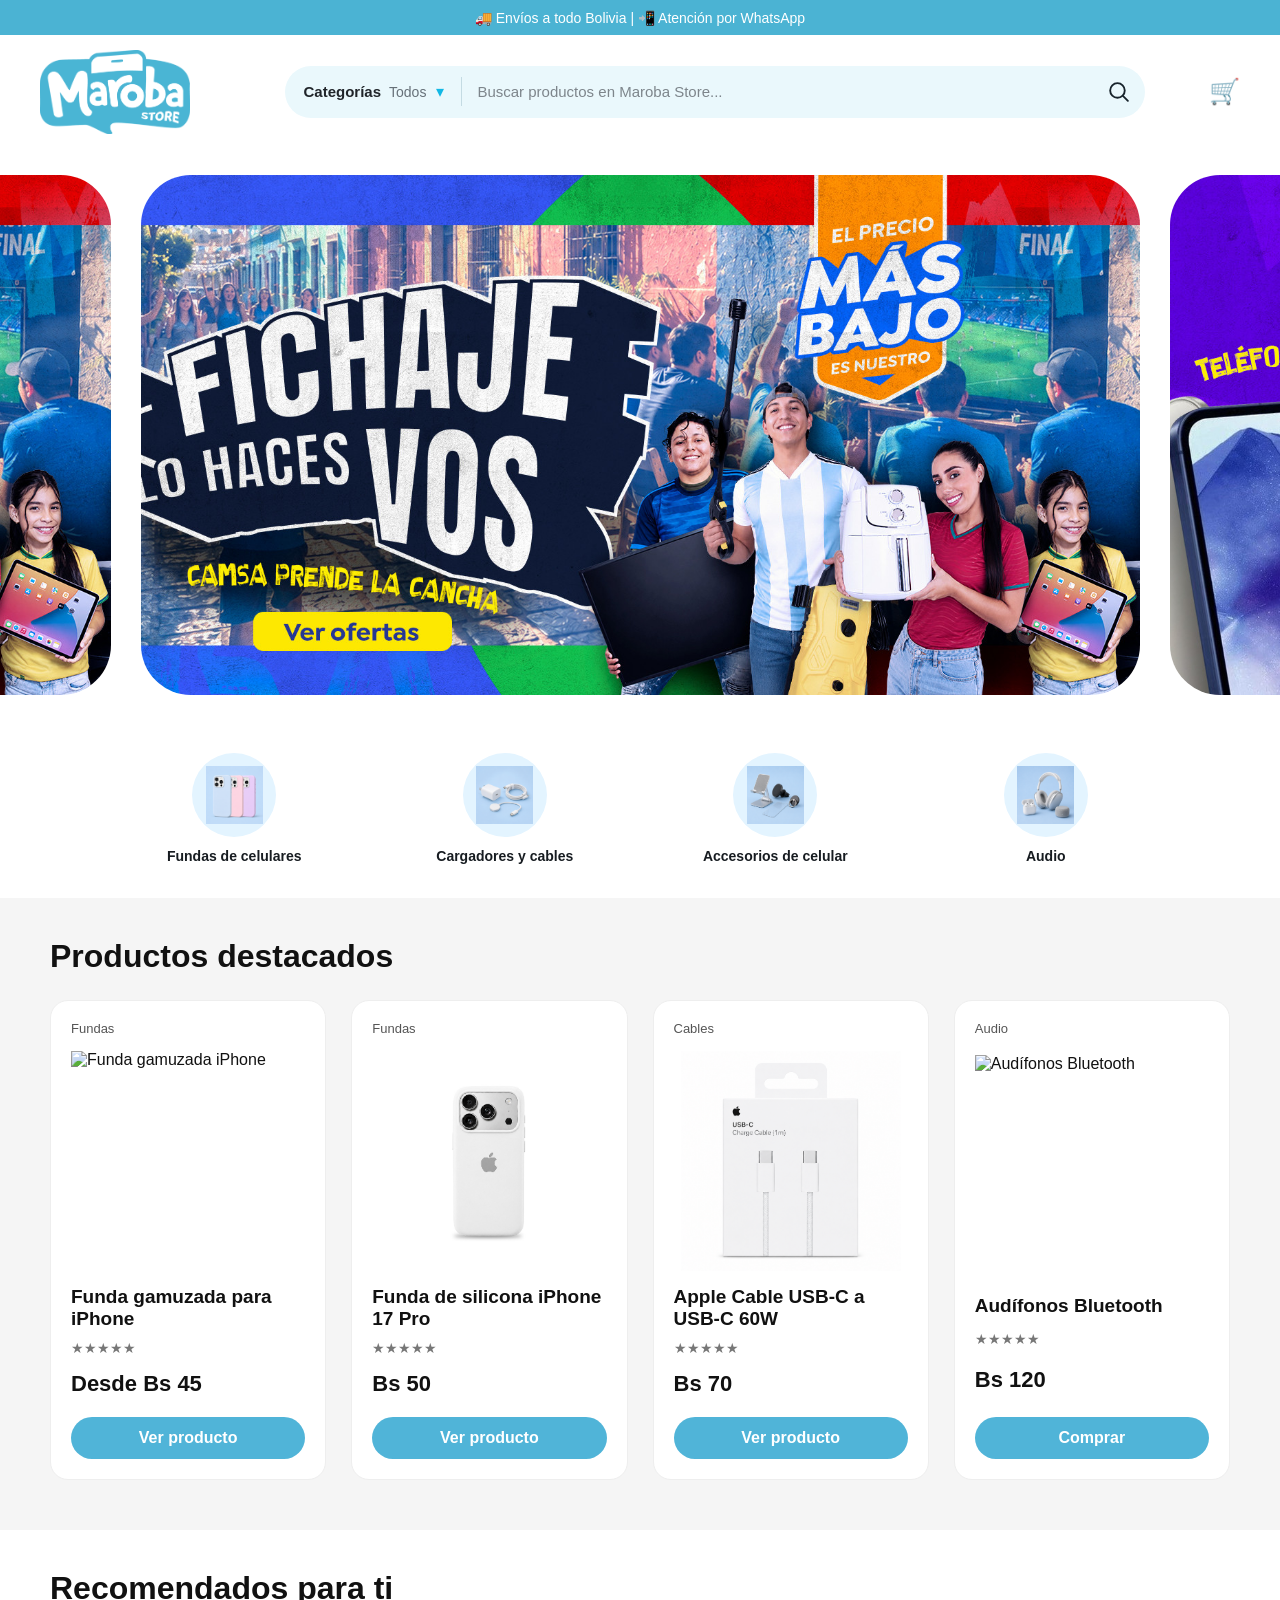
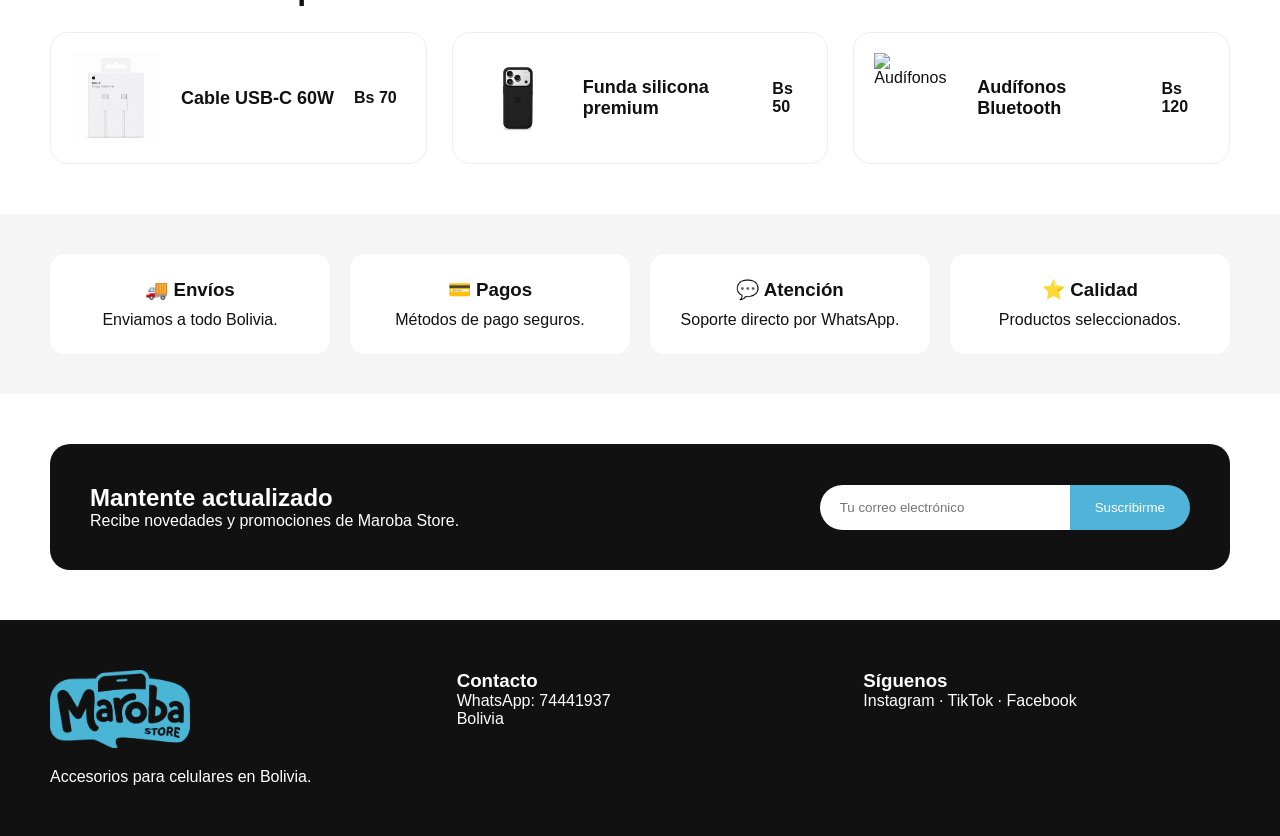
==== commit 27289211: "Update index.html" ====
--- a/index.html
+++ b/index.html
@@ -279,75 +279,83 @@
   <div class="quick-categories-track">
 
     <a
-  href="#productos"
-  class="quick-category"
-  data-category="Fundas de celulares"
->
-  <span class="quick-category-image">
-    <img
-      src="img/categoria-fundas.jpg"
-      alt="Fundas de celulares"
+      href="#productos"
+      class="quick-category"
+      data-category="Fundas de celulares"
     >
-  </span>
-
-  <span class="quick-category-name">
-    Fundas de celulares
-  </span>
-</a>
-
-
-<a
-  href="#productos"
-  class="quick-category"
-  data-category="Cargadores y cables"
->
-  <span class="quick-category-image">
-    <img
-      src="img/categoria-cables-cargadores.jpg"
-      alt="Cargadores y cables"
+      <span class="quick-category-image">
+
+        <img
+  src="img/categoria-fundas-de-celulares.png"
+  alt="Fundas de celulares"
+>
+
+      </span>
+
+      <span class="quick-category-name">
+        Fundas de celulares
+      </span>
+    </a>
+
+
+    <a
+      href="#productos"
+      class="quick-category"
+      data-category="Cargadores y cables"
     >
-  </span>
-
-  <span class="quick-category-name">
-    Cargadores y cables
-  </span>
-</a>
-
-
-<a
-  href="#productos"
-  class="quick-category"
-  data-category="Accesorios de celular"
->
-  <span class="quick-category-image">
-    <img
-      src="img/categoria-accesorios-celular.jpg"
-      alt="Accesorios de celular"
+      <span class="quick-category-image">
+
+        <img
+          src="img/categoria-cargadores-cables.png"
+          alt="Cargadores y cables"
+        >
+
+      </span>
+
+      <span class="quick-category-name">
+        Cargadores y cables
+      </span>
+    </a>
+
+
+    <a
+      href="#productos"
+      class="quick-category"
+      data-category="Accesorios de celular"
     >
-  </span>
-
-  <span class="quick-category-name">
-    Accesorios de celular
-  </span>
-</a>
-
-
-<a
-  href="#productos"
-  class="quick-category"
-  data-category="Audio"
->
-  <span class="quick-category-image">
-    <img
-      src="img/categoria-audio.jpg"
-      alt="Audio"
+      <span class="quick-category-image">
+
+        <img
+          src="img/categoria-accesorios-celular.png"
+          alt="Accesorios de celular"
+        >
+
+      </span>
+
+      <span class="quick-category-name">
+        Accesorios de celular
+      </span>
+    </a>
+
+
+    <a
+      href="#productos"
+      class="quick-category"
+      data-category="Audio"
     >
-  </span>
-
-  <span class="quick-category-name">
-    Audio
-  </span>
-</a>
+      <span class="quick-category-image">
+
+        <img
+          src="img/categoria-audio.png"
+          alt="Audio"
+        >
+
+      </span>
+
+      <span class="quick-category-name">
+        Audio
+      </span>
+    </a>
 
   </div>
 
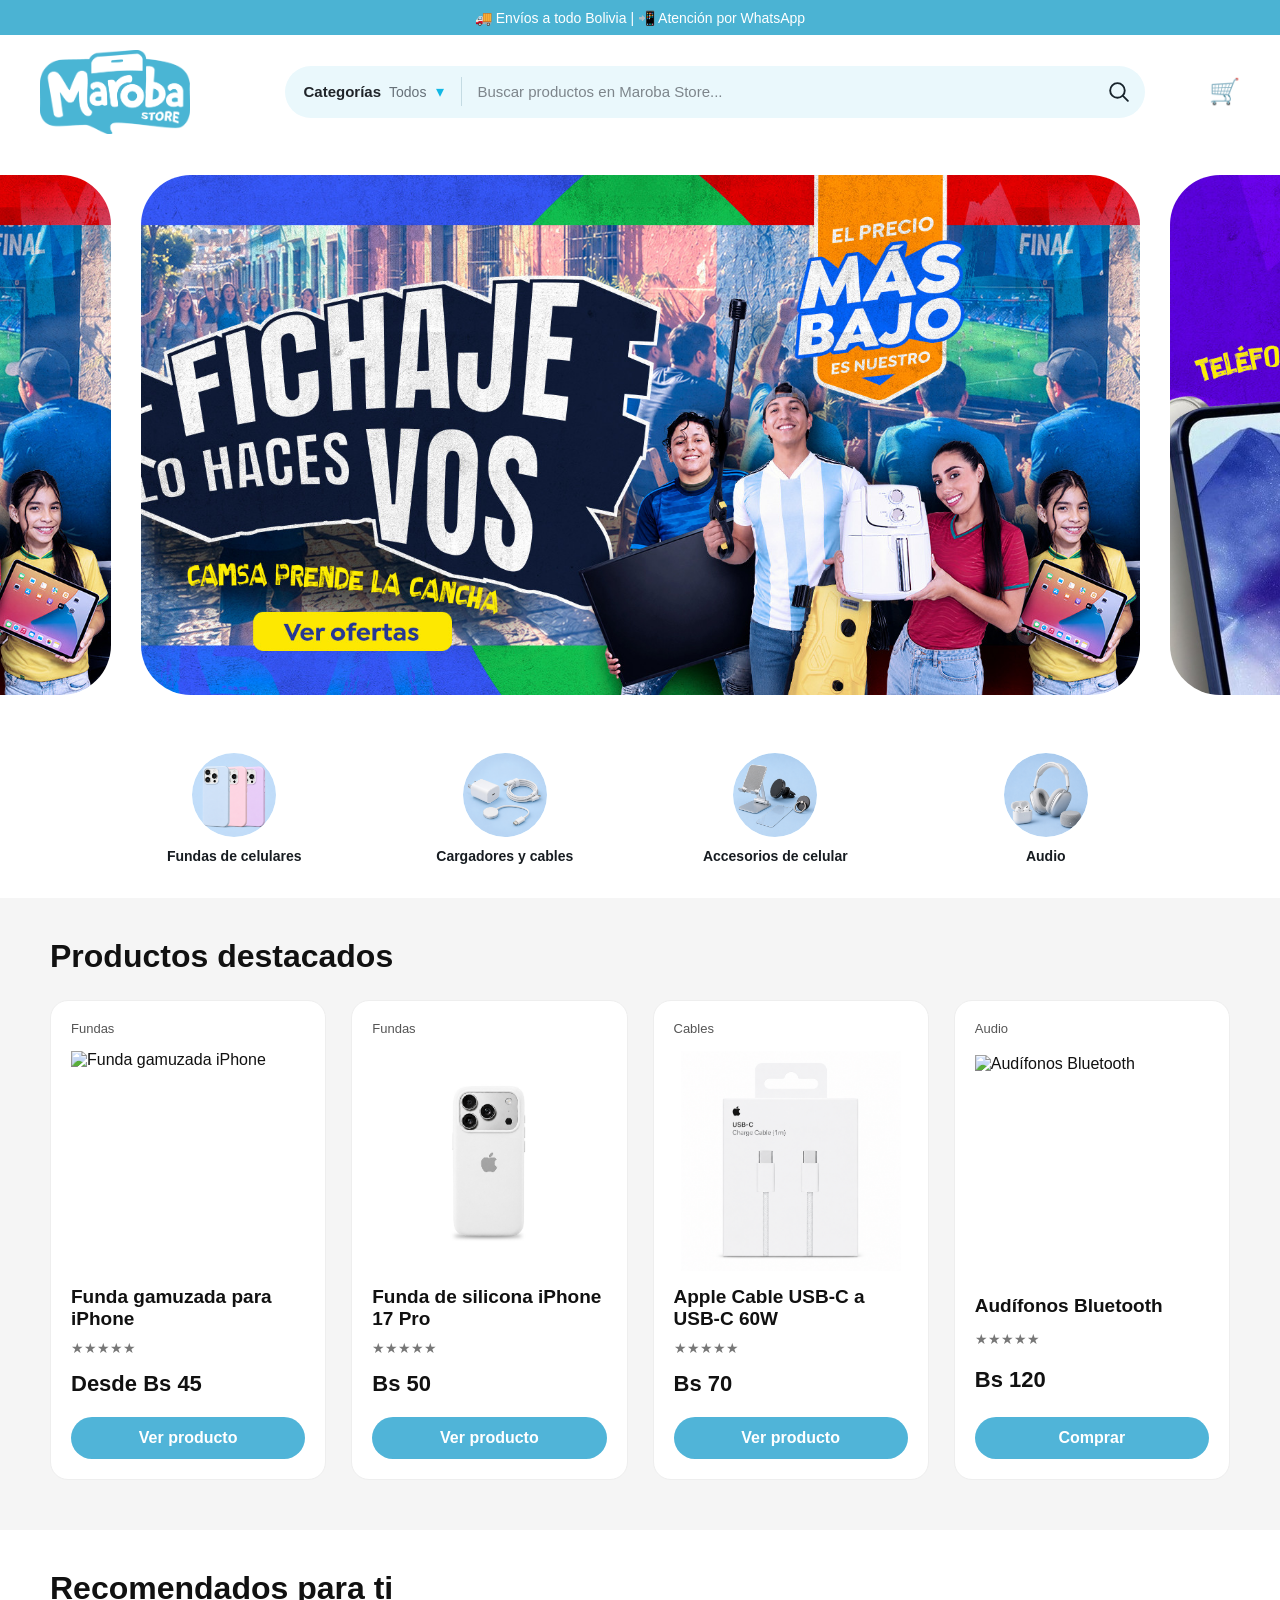
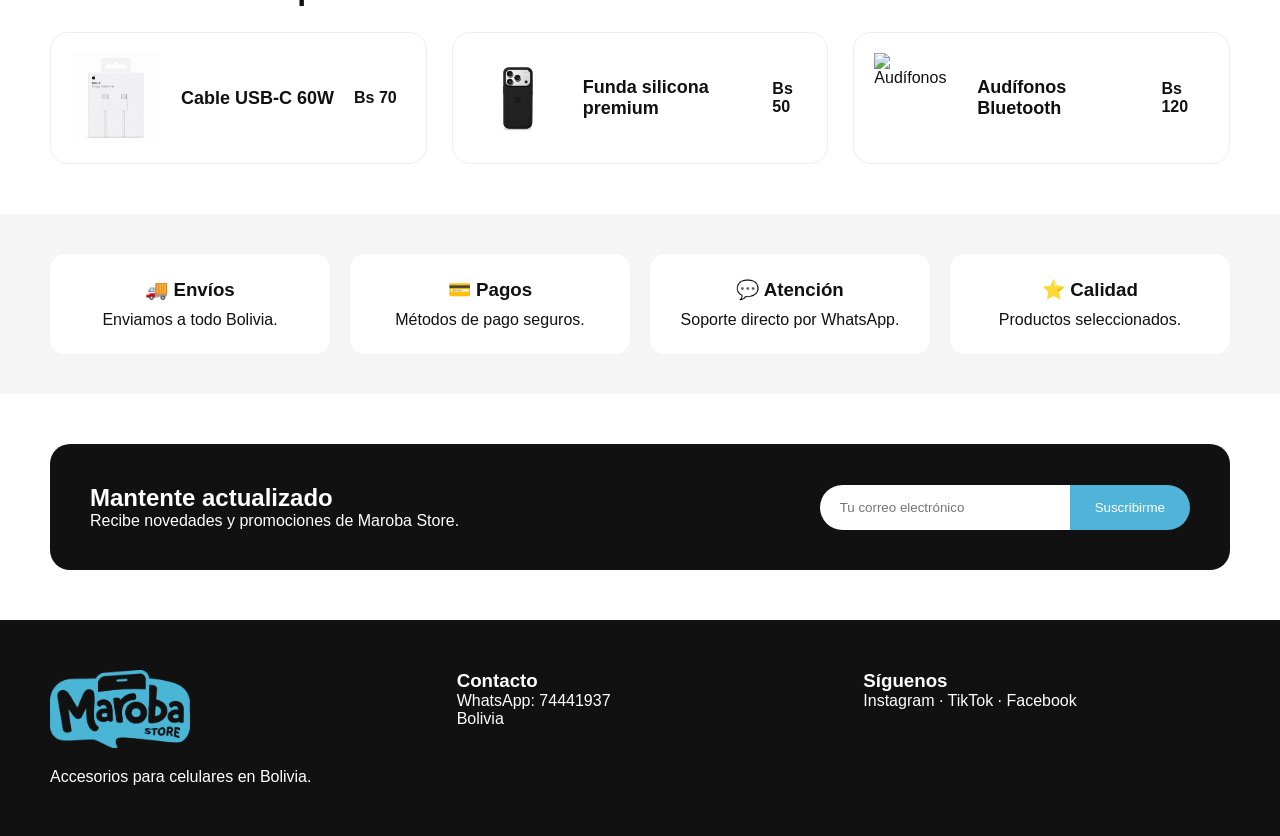
==== commit cb1ba572: "Update index.html" ====
--- a/index.html
+++ b/index.html
@@ -9,7 +9,7 @@
 <title>Maroba Store | Accesorios para celulares</title>
 
 <link rel="icon" type="image/png" href="img/favicon.png">
-<link rel="stylesheet" href="style.css?v=5">
+<link rel="stylesheet" href="style.css?v=7">
 
 </head>
 
--- a/style.css
+++ b/style.css
@@ -1516,12 +1516,12 @@
 .quick-category-image img {
   display: block;
 
-  width: 68%;
-  height: 68%;
-
-  object-fit: contain;
-}
-
+  width: 100%;
+  height: 100%;
+
+  object-fit: cover;
+  border-radius: 50%;
+}
 
 /* Nombre */
 
